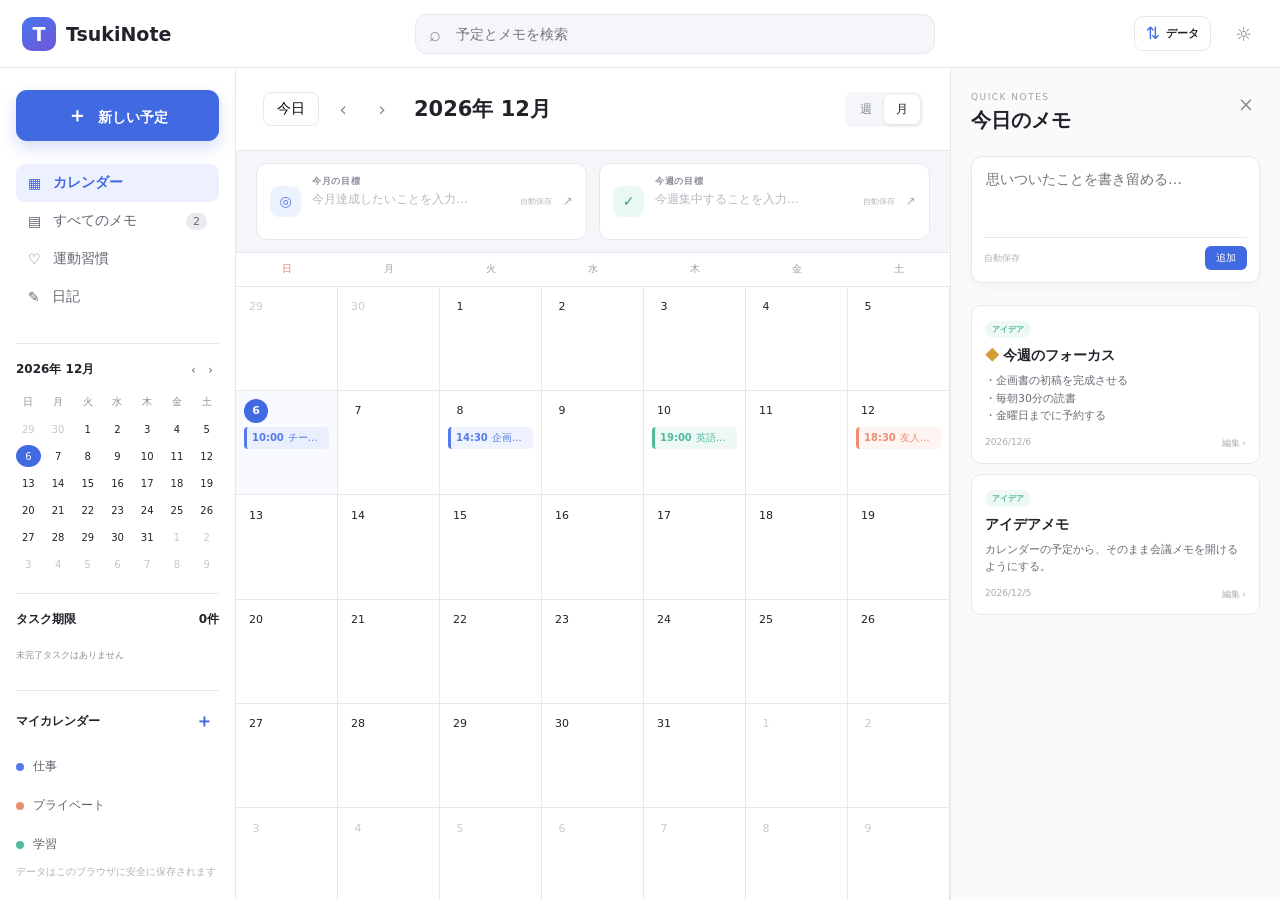
==== index.html @ ed0dd1c8 "Add files via upload" ====
<!doctype html>
<html lang="ja">
<head>
  <meta charset="UTF-8" />
  <meta name="viewport" content="width=device-width, initial-scale=1.0" />
  <meta name="theme-color" content="#f7f8fc" />
  <title>TsukiNote — カレンダーとメモ</title>
  <link rel="stylesheet" href="styles.css" />
  <link rel="stylesheet" href="features.css" />
  <link rel="stylesheet" href="diary-actions.css" />
</head>
<body>
  <div class="app-shell">
    <header class="topbar">
      <div class="brand"><span class="brand-mark">T</span><span>TsukiNote</span></div>
      <div class="search-wrap">
        <span class="search-icon">⌕</span>
        <input id="searchInput" type="search" placeholder="予定とメモを検索" />
      </div>
      <button class="backup-menu-button" id="backupButton" type="button" title="データの書き出し・読み込み"><span>⇅</span><b>データ</b></button>
      <button class="icon-button" id="themeButton" title="表示テーマ">☼</button>
    </header>

    <aside class="sidebar">
      <button class="create-button" id="newEventButton"><span>＋</span> 新しい予定</button>
      <nav>
        <button class="nav-item active" data-view="calendar"><span>▦</span> カレンダー</button>
        <button class="nav-item" data-view="notes"><span>▤</span> すべてのメモ <em id="noteCount">0</em></button>
        <button class="nav-item" data-view="exercise"><span>♡</span> 運動習慣</button>
        <button class="nav-item" data-view="diary"><span>✎</span> 日記</button>
      </nav>
      <section class="mini-section">
        <div class="section-heading"><span id="miniMonthLabel"></span><div><button id="miniPrev">‹</button><button id="miniNext">›</button></div></div>
        <div id="miniCalendar" class="mini-calendar"></div>
      </section>
      <section class="sidebar-tasks"><div class="section-heading"><span>タスク期限</span><span id="openTaskCount">0件</span></div><div id="sidebarTaskList"></div></section>
      <section class="calendar-list">
        <div class="section-heading"><span>マイカレンダー</span><button id="addCalendar" title="カレンダーを追加">＋</button></div>
        <div id="calendarListItems"></div>
      </section>
      <div class="storage-note">データはこのブラウザに安全に保存されます</div>
    </aside>

    <main class="main">
      <section id="calendarView" class="view active-view">
        <div class="calendar-toolbar">
          <div class="month-title"><button class="today-button" id="todayButton">今日</button><button class="round" id="prevMonth">‹</button><button class="round" id="nextMonth">›</button><h1 id="monthLabel"></h1></div>
          <div class="view-switch"><button id="weekViewButton">週</button><button id="monthViewButton" class="selected">月</button></div>
        </div>
        <section class="goals-bar">
          <div class="goal-box monthly-goal"><div class="goal-icon">◎</div><div><label for="monthlyGoal">今月の目標</label><textarea id="monthlyGoal" rows="2" placeholder="今月達成したいことを入力…"></textarea></div><span class="save-state">自動保存</span></div>
          <div class="goal-box weekly-goal"><div class="goal-icon">✓</div><div><label for="weeklyGoal">今週の目標</label><textarea id="weeklyGoal" rows="2" placeholder="今週集中することを入力…"></textarea></div><span class="save-state">自動保存</span></div>
        </section>
        <div class="weekday-row"><span>日</span><span>月</span><span>火</span><span>水</span><span>木</span><span>金</span><span>土</span></div>
        <div id="calendarGrid" class="calendar-grid"></div>
      </section>

      <section id="notesView" class="view notes-page">
        <div class="notes-header"><div><p>YOUR NOTEBOOK</p><h1>すべてのメモ</h1></div><button class="create-button" id="newNoteButton">＋ 新しいメモ</button></div>
        <div class="notebook-tabs" id="notebookTabs"></div>
        <div id="notesGrid" class="notes-grid"></div>
      </section>

      <section id="exerciseView" class="view exercise-page">
        <div class="exercise-header"><div><p>WEEKLY TRAINING</p><h1>一週間の運動メニュー</h1><span id="exerciseWeekLabel"></span></div><button class="create-button" id="addExerciseButton">＋ 種目を追加</button></div>
        <div class="exercise-summary"><div><span>今週の合計</span><strong id="weeklyExerciseTotal">0</strong><small>回</small></div><div><span>運動した日</span><strong id="activeExerciseDays">0</strong><small>/ 7日</small></div><div><span>達成セル</span><strong id="completedExerciseCells">0</strong><small>件</small></div></div>
        <div class="exercise-table-wrap"><table class="exercise-table"><thead id="exerciseTableHead"></thead><tbody id="exerciseTableBody"></tbody></table></div>
        <p class="exercise-reset-note">週が変わると、新しい週はすべて0回から始まります。過去の記録はブラウザ内に保存されます。</p>
      </section>

      <section id="diaryView" class="view diary-page">
        <div class="diary-header"><div><p>MY JOURNAL</p><h1>日々の記録</h1></div><div class="diary-streak"><span>記録した日</span><strong id="diaryCount">0</strong><small>日</small></div></div>
        <div class="diary-layout">
          <article class="diary-editor">
            <div class="diary-date-row"><label>日付<input id="diaryDate" type="date" /></label><span id="diarySaveStatus">保存済み</span></div>
            <div class="mood-picker"><span>今日の気分</span><div><button data-mood="最高" title="最高">😄</button><button data-mood="良い" title="良い">🙂</button><button data-mood="普通" title="普通">😐</button><button data-mood="疲れた" title="疲れた">😮‍💨</button><button data-mood="つらい" title="つらい">😔</button></div></div>
            <input id="diaryTitle" class="diary-title-input" placeholder="今日をひとことで表すなら…" />
            <textarea id="diaryBody" class="diary-body-input" placeholder="今日あったこと、感じたこと、覚えておきたいことを書きましょう…"></textarea>
            <div class="diary-actions"><button class="danger" id="deleteDiary">この日の日記を削除</button><span></span><span id="diaryWordCount">0文字</span><button class="primary" id="saveDiary">日記を保存</button></div>
          </article>
          <aside class="diary-history"><div class="diary-history-head"><div><p>PAST ENTRIES</p><h2>過去の日記</h2></div><input id="diarySearch" type="search" placeholder="日記を検索" /></div><div id="diaryHistoryList"></div></aside>
        </div>
      </section>
    </main>

    <aside class="note-panel" id="notePanel">
      <div class="panel-header"><div><p>QUICK NOTES</p><h2>今日のメモ</h2></div><button class="icon-button" id="closePanel">×</button></div>
      <div class="quick-compose">
        <textarea id="quickNoteInput" placeholder="思いついたことを書き留める…"></textarea>
        <div><span>自動保存</span><button id="addQuickNote">追加</button></div>
      </div>
      <div id="quickNotesList" class="quick-notes-list"></div>
    </aside>
  </div>

  <dialog id="eventDialog">
    <form id="eventForm" method="dialog">
      <div class="dialog-head"><div><p>CALENDAR EVENT</p><h2 id="eventDialogTitle">新しい予定</h2></div><button type="button" class="icon-button close-dialog">×</button></div>
      <input type="hidden" id="eventId" />
      <div class="item-type-switch"><button type="button" class="selected" data-item-type="event">予定</button><button type="button" data-item-type="task">タスク</button></div>
      <label>タイトル<input id="eventTitle" required placeholder="予定のタイトル" /></label>
      <div class="form-row"><label>開始日<input id="eventDate" type="date" required /></label><label>終了日<input id="eventEndDate" type="date" required /></label></div>
      <div class="time-row" id="scheduleOptions"><label class="check-label"><input id="eventAllDay" type="checkbox" /> 終日</label><div class="time-range" id="eventTimeLabel"><label>開始時刻（任意）<input id="eventTime" type="time" /></label><span>–</span><label>終了時刻（任意）<input id="eventEndTime" type="time" /></label></div></div>
      <label class="task-due-time hidden" id="taskDueTimeLabel">締切時刻<input id="taskDueTime" type="time" value="23:59" /></label>
      <label class="check-label task-complete hidden" id="taskCompleteLabel"><input id="taskCompleted" type="checkbox" /> このタスクを完了にする</label>
      <section class="reminder-options" id="reminderOptions"><strong>通知</strong><label class="check-label"><input id="remind30" type="checkbox" /> 30分前</label><label class="check-label"><input id="remindHour" type="checkbox" /> 1時間前</label><label class="check-label"><input id="remindDay" type="checkbox" /> 1日前</label><span id="notificationStatus"></span></section>
      <label>カレンダー<select id="eventCategory"></select></label>
      <label>メモ<textarea id="eventMemo" rows="4" placeholder="資料、場所、覚えておきたいこと…"></textarea></label>
      <div class="dialog-actions"><button type="button" class="danger" id="deleteEvent">削除</button><span></span><button type="button" class="secondary close-dialog">キャンセル</button><button type="submit" class="primary">保存</button></div>
    </form>
  </dialog>

  <dialog id="noteDialog">
    <form id="noteForm" method="dialog">
      <div class="dialog-head"><div><p>NOTE</p><h2>メモを編集</h2></div><button type="button" class="icon-button close-note-dialog">×</button></div>
      <input type="hidden" id="noteId" />
      <label>タイトル<input id="noteTitle" required placeholder="メモのタイトル" /></label>
      <label>ノートブック<select id="noteNotebook"></select></label>
      <label>内容<textarea id="noteBody" rows="9" placeholder="自由に書いてください…"></textarea></label>
      <label class="pin-label"><input id="notePinned" type="checkbox" /> ピン留めする</label>
      <div class="dialog-actions"><button type="button" class="danger" id="deleteNote">削除</button><span></span><button type="button" class="secondary close-note-dialog">キャンセル</button><button type="submit" class="primary">保存</button></div>
    </form>
  </dialog>

  <dialog id="goalDialog" class="goal-dialog">
    <form id="goalForm" method="dialog">
      <div class="dialog-head"><div><p>GOAL</p><h2 id="goalDialogTitle">目標を編集</h2></div><button type="button" class="icon-button" id="closeGoalDialog">×</button></div>
      <input type="hidden" id="goalType" />
      <label>目標<textarea id="goalText" rows="10" placeholder="達成したいことや具体的な行動を書きましょう…"></textarea></label>
      <div class="goal-hint">改行して、複数の目標や行動をまとめて記録できます。</div>
      <div class="dialog-actions"><span></span><button type="button" class="secondary" id="cancelGoalDialog">キャンセル</button><button type="submit" class="primary">保存</button></div>
    </form>
  </dialog>

  <dialog id="collectionDialog" class="collection-dialog">
    <form id="collectionForm" method="dialog">
      <div class="dialog-head"><div><p>NEW COLLECTION</p><h2 id="collectionDialogTitle">新しく追加</h2></div><button type="button" class="icon-button" id="closeCollectionDialog">×</button></div>
      <input type="hidden" id="collectionType" />
      <label>名前<input id="collectionName" required maxlength="24" placeholder="名前を入力" /></label>
      <label>色<div class="collection-color-field"><input id="collectionColor" type="color" value="#557bea" /><span id="collectionColorPreview">選んだ色が予定やメモに反映されます</span></div></label>
      <p class="form-error" id="collectionError"></p>
      <div class="dialog-actions"><span></span><button type="button" class="secondary" id="cancelCollectionDialog">キャンセル</button><button type="submit" class="primary">追加</button></div>
    </form>
  </dialog>

  <dialog id="dayAgendaDialog" class="day-agenda-dialog">
    <div class="day-agenda-wrap">
      <div class="dialog-head"><div><p>DAY AGENDA</p><h2 id="dayAgendaTitle">今日の予定</h2></div><button type="button" class="icon-button" id="closeDayAgenda">×</button></div>
      <div id="dayAgendaList" class="day-agenda-list"></div>
      <div class="agenda-actions"><button class="diary-jump-button hidden" id="agendaOpenDiary">✎ この日の日記を読む</button><button class="create-button agenda-create" id="agendaNewItem">＋ この日に追加</button></div>
    </div>
  </dialog>

  <dialog id="exerciseDialog" class="collection-dialog">
    <form id="exerciseForm" method="dialog">
      <div class="dialog-head"><div><p>NEW EXERCISE</p><h2>運動種目を追加</h2></div><button type="button" class="icon-button" id="closeExerciseDialog">×</button></div>
      <label>種目名<input id="exerciseName" required maxlength="20" placeholder="例：腹筋、ランジ、縄跳び" /></label>
      <p class="form-error" id="exerciseError"></p>
      <div class="dialog-actions"><span></span><button type="button" class="secondary" id="cancelExerciseDialog">キャンセル</button><button type="submit" class="primary">追加</button></div>
    </form>
  </dialog>

  <dialog id="backupDialog" class="backup-dialog">
    <div class="backup-dialog-wrap">
      <div class="dialog-head"><div><p>DATA BACKUP</p><h2>データの管理</h2></div><button type="button" class="icon-button" id="closeBackupDialog">×</button></div>
      <p class="backup-description">予定、メモ、目標、運動記録、日記を1つのファイルに保存できます。別の端末では、そのファイルを読み込むとデータを復元できます。</p>
      <div class="backup-actions-list">
        <button type="button" id="exportData"><span>↓</span><strong>バックアップを書き出す</strong><small>現在のデータをJSONファイルとして保存</small></button>
        <button type="button" id="importData"><span>↑</span><strong>バックアップを読み込む</strong><small>保存したJSONファイルからデータを復元</small></button>
        <input id="importFile" type="file" accept="application/json,.json" hidden />
      </div>
      <p class="backup-status" id="backupStatus" aria-live="polite"></p>
      <div class="backup-dialog-footer"><button type="button" class="secondary" id="cancelBackupDialog">閉じる</button></div>
    </div>
  </dialog>

  <script src="app.js"></script>
</body>
</html>
---- styles.css ----
:root{--bg:#f5f6fa;--surface:#fff;--line:#e7e8ee;--text:#20232a;--muted:#8b8e98;--primary:#4169e1;--primary-soft:#edf1ff;--shadow:0 16px 40px rgba(30,35,60,.12);--sidebar:236px;--panel:330px}*{box-sizing:border-box}body{margin:0;font-family:Inter,"Noto Sans JP",system-ui,sans-serif;color:var(--text);background:var(--bg);font-size:14px}button,input,textarea,select{font:inherit}.app-shell{display:grid;grid-template-columns:var(--sidebar) minmax(620px,1fr) var(--panel);grid-template-rows:68px calc(100vh - 68px);min-height:100vh}.topbar{grid-column:1/-1;display:flex;align-items:center;gap:18px;padding:0 22px;background:var(--surface);border-bottom:1px solid var(--line);z-index:3}.brand{display:flex;align-items:center;gap:10px;width:195px;font-size:19px;font-weight:750}.brand-mark{display:grid;place-items:center;width:34px;height:34px;border-radius:10px;color:#fff;background:linear-gradient(145deg,#4776ed,#7256d9)}.search-wrap{margin:auto;max-width:520px;width:46%;position:relative}.search-wrap input{width:100%;border:1px solid var(--line);background:var(--bg);border-radius:12px;padding:11px 60px 11px 40px;outline:none}.search-wrap input:focus{border-color:#9db0ed;box-shadow:0 0 0 3px var(--primary-soft)}.search-icon{position:absolute;left:14px;top:7px;font-size:23px;color:var(--muted)}kbd{position:absolute;right:10px;top:9px;color:var(--muted);font-size:11px;background:#fff;border:1px solid var(--line);padding:3px 6px;border-radius:5px}.icon-button,.round{border:0;background:transparent;color:var(--muted);cursor:pointer;font-size:19px}.avatar{border:0;width:34px;height:34px;border-radius:50%;color:#fff;background:#272b34}.sidebar{grid-row:2;padding:22px 16px;background:var(--surface);border-right:1px solid var(--line);display:flex;flex-direction:column;overflow:auto}.create-button{border:0;border-radius:11px;background:var(--primary);color:white;font-weight:650;padding:12px 17px;cursor:pointer;box-shadow:0 7px 16px rgba(65,105,225,.22)}.create-button span{font-size:20px;margin-right:6px}.sidebar nav{margin:23px 0}.nav-item{width:100%;display:flex;align-items:center;gap:12px;border:0;border-radius:9px;background:transparent;padding:10px 12px;color:#626671;text-align:left;cursor:pointer}.nav-item.active{background:var(--primary-soft);color:var(--primary);font-weight:650}.nav-item em{margin-left:auto;font-style:normal;font-size:11px;background:#e8eaf0;color:#686b75;padding:2px 7px;border-radius:12px}.mini-section,.calendar-list{border-top:1px solid var(--line);padding-top:17px;margin-top:4px}.section-heading{display:flex;align-items:center;justify-content:space-between;font-size:12px;font-weight:700;margin-bottom:13px}.section-heading button{border:0;background:transparent;cursor:pointer;color:var(--muted)}.mini-calendar{display:grid;grid-template-columns:repeat(7,1fr);text-align:center;gap:5px;font-size:10px}.mini-calendar span{height:22px;display:grid;place-items:center;border-radius:50%}.mini-calendar .mini-weekday{color:var(--muted)}.mini-calendar .selected{background:var(--primary);color:#fff}.mini-calendar .dim{color:#c5c6cc}.calendar-list{margin-top:20px}.calendar-list label{display:flex;align-items:center;gap:9px;margin:11px 0;color:#5f626c;font-size:12px}.calendar-list input{display:none}.calendar-list input:not(:checked)+.dot{background:#ccc}.dot{width:8px;height:8px;border-radius:50%}.blue{background:#557bea}.coral{background:#ed8e74}.mint{background:#51b99e}.storage-note{margin-top:auto;font-size:10px;color:#b0b2b9;line-height:1.5}.main{grid-row:2;overflow:auto;background:var(--surface)}.view{display:none}.active-view{display:block}.calendar-toolbar{height:83px;padding:0 27px;display:flex;align-items:center;justify-content:space-between;border-bottom:1px solid var(--line)}.month-title{display:flex;align-items:center;gap:9px}.month-title h1{font-size:21px;margin-left:8px}.today-button{border:1px solid var(--line);background:#fff;border-radius:8px;padding:7px 13px;cursor:pointer}.round{width:30px;height:30px;border-radius:50%}.round:hover{background:var(--bg)}.view-switch{display:flex;background:var(--bg);padding:3px;border-radius:8px}.view-switch button{border:0;padding:6px 12px;background:transparent;color:var(--muted);font-size:12px}.view-switch .selected{background:#fff;color:var(--text);border-radius:6px;box-shadow:0 1px 4px #ddd}.weekday-row{display:grid;grid-template-columns:repeat(7,1fr);height:34px;border-bottom:1px solid var(--line);color:#9b9da5;font-size:10px;text-align:center;align-items:center}.weekday-row span:first-child{color:#df7a73}.calendar-grid{display:grid;grid-template-columns:repeat(7,1fr);grid-template-rows:repeat(6,minmax(92px,1fr));height:calc(100vh - 185px)}.day-cell{position:relative;border-right:1px solid var(--line);border-bottom:1px solid var(--line);padding:8px;min-width:0;cursor:pointer}.day-cell:hover{background:#fafbfe}.day-number{display:grid;place-items:center;width:24px;height:24px;font-size:11px}.other-month .day-number{color:#c8c9ce}.today-cell{background:#f9faff}.today-cell .day-number{background:var(--primary);color:#fff;border-radius:50%;font-weight:700}.event-chip{display:block;border:0;border-left:3px solid;border-radius:4px;padding:4px 5px;margin-top:4px;width:100%;font-size:10px;white-space:nowrap;overflow:hidden;text-overflow:ellipsis;text-align:left;cursor:pointer}.event-chip time{font-weight:700;margin-right:4px}.event-chip.仕事{background:#edf2ff;border-color:#557bea;color:#3657b2}.event-chip.プライベート{background:#fff1ed;border-color:#ed8e74;color:#ad5f4b}.event-chip.学習{background:#eaf8f4;border-color:#51b99e;color:#2e816c}.more-events{font-size:9px;color:var(--muted);padding:3px}.note-panel{grid-row:2;background:#fafafa;border-left:1px solid var(--line);padding:24px 20px;overflow:auto}.panel-header,.dialog-head{display:flex;justify-content:space-between;align-items:flex-start}.panel-header p,.dialog-head p,.notes-header p{font-size:9px;letter-spacing:1.5px;color:#a0a2aa;margin:0 0 5px}.panel-header h2,.dialog-head h2{font-family:Georgia,serif;font-size:20px;margin:0}.quick-compose{background:#fff;border:1px solid var(--line);border-radius:11px;padding:12px;margin:22px 0;box-shadow:0 3px 10px rgba(40,40,60,.04)}.quick-compose textarea{width:100%;resize:none;border:0;outline:0;min-height:65px}.quick-compose>div{display:flex;align-items:center;justify-content:space-between;border-top:1px solid var(--line);padding-top:8px}.quick-compose span{font-size:9px;color:#b0b2b9}.quick-compose button{border:0;background:var(--primary);color:white;border-radius:6px;padding:5px 11px;font-size:10px;cursor:pointer}.note-card{background:#fff;border:1px solid var(--line);border-radius:10px;padding:13px;margin-bottom:10px;cursor:pointer;transition:.2s}.note-card:hover{transform:translateY(-1px);box-shadow:0 5px 14px rgba(30,35,60,.06)}.note-card h3{font-family:Georgia,serif;font-size:14px;margin:0 0 7px}.note-card p{font-size:11px;color:#686b73;line-height:1.6;margin:0;white-space:pre-wrap}.note-meta{display:flex;justify-content:space-between;color:#aaa;font-size:9px;margin-top:12px}.pin{color:#d39d35}.notes-page{padding:34px;min-height:100%}.notes-header{display:flex;justify-content:space-between;align-items:center;margin-bottom:30px}.notes-header h1{font-family:Georgia,serif;font-size:30px;margin:0}.notes-grid{columns:3 220px;column-gap:14px}.notes-grid .note-card{break-inside:avoid;padding:18px;margin-bottom:14px}.empty{color:var(--muted);text-align:center;padding:60px 20px;column-span:all}dialog{border:0;border-radius:16px;padding:0;width:min(520px,calc(100% - 32px));box-shadow:var(--shadow);background:#fff}dialog::backdrop{background:rgba(29,33,44,.38);backdrop-filter:blur(3px)}dialog form{padding:24px}.dialog-head{margin-bottom:20px}.dialog-head .icon-button{font-size:24px}.dialog-head h2{font-size:24px}dialog label{display:flex;flex-direction:column;gap:7px;font-size:11px;color:#777a84;margin:14px 0}dialog input,dialog textarea,dialog select{border:1px solid var(--line);border-radius:8px;padding:10px 11px;outline:0;color:var(--text);background:#fff}dialog input:focus,dialog textarea:focus,dialog select:focus{border-color:#9db0ed;box-shadow:0 0 0 3px var(--primary-soft)}.form-row{display:grid;grid-template-columns:1fr 1fr;gap:12px}.dialog-actions{display:flex;align-items:center;gap:8px;margin-top:20px}.dialog-actions span{flex:1}.dialog-actions button{border:0;border-radius:8px;padding:9px 14px;cursor:pointer}.primary{background:var(--primary);color:#fff}.secondary{background:var(--bg)}.danger{color:#d65353;background:#fff}.pin-label{flex-direction:row;align-items:center}body.dark{--bg:#181a20;--surface:#20232a;--line:#343740;--text:#eef0f5;--muted:#9da1ad;--primary-soft:#293451}.dark .main,.dark .today-button,.dark .view-switch .selected,.dark .quick-compose,.dark .note-card,.dark dialog,.dark dialog input,.dark dialog textarea,.dark dialog select{background:var(--surface);color:var(--text)}.dark .note-panel{background:#1c1f25}.dark kbd{background:#2a2d35}.dark .danger{background:transparent}.hidden{display:none!important}@media(max-width:1100px){.app-shell{grid-template-columns:210px 1fr}.note-panel{display:none}.topbar{grid-column:1/-1}}@media(max-width:760px){.app-shell{display:block}.topbar{height:62px;position:sticky;top:0}.brand{width:auto}.brand>span:last-child,.search-wrap kbd,.topbar .icon-button{display:none}.search-wrap{width:auto;flex:1}.sidebar{display:none}.main{height:calc(100vh - 62px)}.calendar-toolbar{padding:0 12px}.month-title h1{font-size:17px}.calendar-grid{height:calc(100vh - 179px)}.day-cell{padding:3px}.event-chip{font-size:0;height:6px;padding:0;border-left:0}.weekday-row{height:32px}.notes-page{padding:20px}.note-panel{display:none}}
---- features.css ----
.time-row{display:flex;align-items:center;gap:22px}.time-row>label{margin:5px 0}.time-row #eventTimeLabel{flex:1}.check-label{flex-direction:row;align-items:center;white-space:nowrap;color:var(--text)}.check-label input{accent-color:var(--primary)}.task-editor{border-top:1px solid var(--line);padding-top:14px;margin-top:16px}.task-title{display:flex;justify-content:space-between;align-items:center;font-size:12px}.task-title span{color:var(--muted);font-size:10px}.task-add{display:flex;gap:7px;margin:10px 0}.task-add input{flex:1}.task-add button{border:0;border-radius:8px;width:38px;background:var(--primary-soft);color:var(--primary);font-size:18px;cursor:pointer}.task-row{display:flex;align-items:center;gap:9px;padding:7px 2px;border-bottom:1px solid var(--line)}.task-row input{accent-color:var(--primary)}.task-row span{flex:1;font-size:12px}.task-row.done span{text-decoration:line-through;color:var(--muted)}.task-row button{border:0;background:transparent;color:#bbb;cursor:pointer}
.item-type-switch{display:grid;grid-template-columns:1fr 1fr;background:var(--bg);padding:4px;border-radius:10px;margin:16px 0}.item-type-switch button{border:0;background:transparent;padding:9px;border-radius:7px;color:var(--muted);cursor:pointer}.item-type-switch button.selected{background:var(--surface);color:var(--primary);font-weight:700;box-shadow:0 2px 7px rgba(30,35,60,.1)}.task-complete{margin:12px 0!important}.task-chip{border-left-style:dashed}.event-chip.completed{text-decoration:line-through;opacity:.6}
.goals-bar{display:grid;grid-template-columns:1fr 1fr;gap:12px;padding:12px 20px;background:var(--bg);border-bottom:1px solid var(--line)}.goal-box{display:flex;align-items:center;gap:11px;padding:11px 13px;background:var(--surface);border:1px solid var(--line);border-radius:11px;min-width:0}.goal-box>div:nth-child(2){flex:1;min-width:0}.goal-icon{display:grid;place-items:center;width:31px;height:31px;border-radius:9px;background:#edf2ff;color:#557bea;font-weight:800}.weekly-goal .goal-icon{background:#eaf8f4;color:#3b9a82}.goal-box label{display:block;font-size:9px;font-weight:800;letter-spacing:.7px;color:var(--muted);margin-bottom:3px}.goal-box input{width:100%;border:0;outline:0;background:transparent;color:var(--text);font-size:12px;padding:0}.goal-box input::placeholder{color:#b7b9c1}.save-state{font-size:8px;color:#b5b7be;white-space:nowrap}.calendar-grid{height:calc(100vh - 274px)}@media(max-width:760px){.goals-bar{grid-template-columns:1fr;padding:8px}.weekly-goal{display:none}.save-state{display:none}.calendar-grid{height:calc(100vh - 246px)}}
.goal-box{cursor:pointer;transition:transform .18s,box-shadow .18s,border-color .18s}.goal-box:hover{transform:translateY(-1px);border-color:#bdc8ea;box-shadow:0 5px 15px rgba(35,45,80,.08)}.goal-box:after{content:'↗';font-size:12px;color:#a9acb6}.goal-box input{cursor:text}.goal-dialog{width:min(680px,calc(100% - 32px))}.goal-dialog textarea{font-size:16px;line-height:1.8;min-height:260px;resize:vertical}.goal-hint{font-size:10px;color:var(--muted);padding:2px 1px}
.notebook-tabs{display:flex;gap:6px;border-bottom:1px solid var(--line);margin:-10px 0 24px;overflow-x:auto}.notebook-tabs button{border:0;border-bottom:2px solid transparent;background:transparent;color:var(--muted);padding:11px 15px;white-space:nowrap;cursor:pointer}.notebook-tabs button.selected{color:var(--primary);border-bottom-color:var(--primary);font-weight:700}.notebook-tabs span{font-size:10px;margin-right:7px}.notebook-tabs button:nth-child(2) span{color:#557bea}.notebook-tabs button:nth-child(3) span{color:#ed8e74}.notebook-tabs button:nth-child(4) span{color:#51b99e}.notebook-badge{display:inline-block;font-size:8px;font-weight:700;padding:3px 7px;border-radius:10px;margin-bottom:9px;background:#eef0f5;color:#737782}.notebook-badge.仕事{background:#edf2ff;color:#5570bd}.notebook-badge.プライベート{background:#fff1ed;color:#bb6b55}.notebook-badge.アイデア{background:#eaf8f4;color:#37836f}
.collection-row{display:flex;align-items:center}.collection-row label{flex:1;min-width:0}.collection-row label span{overflow:hidden;text-overflow:ellipsis;white-space:nowrap}.collection-row>button{opacity:0;border:0;background:transparent;color:#b5b7be;cursor:pointer}.collection-row:hover>button{opacity:1}.calendar-list .section-heading button{font-size:18px;color:var(--primary)}.notebook-tabs button{display:flex;align-items:center}.notebook-tabs button i{font-style:normal;margin-left:8px;color:#b3b5bd;opacity:0}.notebook-tabs button:hover i{opacity:1}.notebook-tabs .add-tab{font-size:18px;color:var(--primary);padding-left:12px;padding-right:12px}
.collection-dialog{width:min(440px,calc(100% - 32px))}.form-error{min-height:18px;margin:0;color:#d65353;font-size:11px}
.reminder-options{display:flex;align-items:center;gap:15px;padding:10px 0;border-top:1px solid var(--line);border-bottom:1px solid var(--line);margin:12px 0}.reminder-options strong{font-size:11px}.reminder-options label{margin:0}.reminder-options span{margin-left:auto;font-size:9px;color:var(--muted)}
.time-range{display:grid;grid-template-columns:1fr auto 1fr;align-items:end;gap:8px;flex:1}.time-range label{margin:5px 0}.time-range>span{padding-bottom:11px;color:var(--muted)}
.sidebar-tasks{border-top:1px solid var(--line);padding-top:17px;margin-top:18px}.sidebar-task{display:flex;flex-direction:column;gap:3px;width:100%;border:0;border-left:3px solid var(--primary);background:var(--primary-soft);border-radius:6px;padding:7px 8px;margin:6px 0;text-align:left;color:var(--text);cursor:pointer}.sidebar-task span{font-size:10px;white-space:nowrap;overflow:hidden;text-overflow:ellipsis}.sidebar-task small{font-size:8px;color:var(--primary)}.sidebar-task.overdue{border-color:#d65353;background:#fff0f0}.sidebar-task.overdue small{color:#d65353}.sidebar-task-empty{font-size:9px;color:var(--muted);padding:8px 0}.task-due-time{margin:10px 0!important}
.collection-color-field{display:flex;align-items:center;gap:12px;border:1px solid var(--line);border-radius:9px;padding:9px 11px}.collection-color-field input{width:34px;height:34px;border:0;padding:0;background:transparent;cursor:pointer}.collection-color-field input::-webkit-color-swatch{border:0;border-radius:8px}.collection-color-field input::-webkit-color-swatch-wrapper{padding:0}.collection-color-field span{color:var(--muted);font-size:10px}.event-chip.task-chip.completed{height:17px;min-height:17px;padding:1px 5px!important;border-color:#aeb1b8!important;background:#eef0f2!important;color:#888c94!important;opacity:.72;font-size:9px;line-height:13px}.agenda-item.completed{padding-top:6px;padding-bottom:6px;background:#f0f1f3!important;border-color:#aaa!important;color:#888!important}.agenda-item.completed .agenda-content small{display:none}
.sidebar-task:not(.overdue){border-left-color:var(--task-color);background:var(--task-bg)}.sidebar-task:not(.overdue) small{color:var(--task-color)}.sidebar-task span i{display:inline-block;width:6px;height:6px;border-radius:50%;margin-right:6px;vertical-align:1px}
.exercise-page{padding:34px;min-height:100%;background:var(--bg)}.exercise-header{display:flex;align-items:center;justify-content:space-between;margin-bottom:24px}.exercise-header p{font-size:9px;letter-spacing:1.5px;color:var(--muted);margin:0 0 5px}.exercise-header h1{font-family:Georgia,serif;font-size:29px;margin:0 0 5px}.exercise-header>div>span{font-size:11px;color:var(--muted)}.exercise-summary{display:grid;grid-template-columns:repeat(3,1fr);gap:12px;margin-bottom:20px}.exercise-summary>div{background:var(--surface);border:1px solid var(--line);border-radius:12px;padding:15px 18px}.exercise-summary span{display:block;color:var(--muted);font-size:10px;margin-bottom:6px}.exercise-summary strong{font-family:Georgia,serif;font-size:27px}.exercise-summary small{color:var(--muted);margin-left:4px}.exercise-table-wrap{overflow:auto;background:var(--surface);border:1px solid var(--line);border-radius:14px}.exercise-table{width:100%;border-collapse:collapse;min-width:760px}.exercise-table th,.exercise-table td{border-bottom:1px solid var(--line);padding:12px 8px;text-align:center}.exercise-table thead th{color:var(--muted);font-size:10px;font-weight:700;background:var(--bg)}.exercise-table thead th:first-child{text-align:left;padding-left:18px}.exercise-table thead small{display:block;font-size:9px;margin-top:3px}.exercise-table tbody th{text-align:left;font-size:12px;white-space:nowrap}.exercise-mark{display:inline-grid;place-items:center;width:22px;height:22px;background:var(--primary-soft);color:var(--primary);border-radius:7px;margin-right:8px;font-size:9px}.exercise-table input{width:56px;border:1px solid var(--line);border-radius:8px;padding:8px 4px;text-align:center;background:var(--bg);color:var(--text);outline:0}.exercise-table input:focus{border-color:var(--primary);box-shadow:0 0 0 3px var(--primary-soft)}.exercise-total{font-weight:800;color:var(--primary)}.exercise-total small{font-size:8px;margin-left:2px}.exercise-delete{border:0;background:transparent;color:#bbb;cursor:pointer}.exercise-today{background:var(--primary-soft)!important;color:var(--primary)!important}.exercise-reset-note{text-align:center;color:var(--muted);font-size:10px;margin-top:15px}@media(max-width:760px){.exercise-page{padding:18px}.exercise-header h1{font-size:22px}.exercise-summary{grid-template-columns:1fr 1fr}.exercise-summary>div:last-child{display:none}}
.goal-box textarea{width:100%;border:0;outline:0;background:transparent;color:var(--text);font-size:12px;padding:0;resize:none;line-height:1.4;cursor:text}.goal-box textarea::placeholder{color:#b7b9c1}.goal-box input{display:none}.calendar-grid.week-mode{grid-template-rows:1fr}.calendar-grid.week-mode .day-cell{min-height:360px}.color-picker,.tab-color-picker{appearance:none;-webkit-appearance:none;border:0;padding:0;background:transparent;cursor:pointer}.color-picker{width:20px;height:20px;opacity:.8}.tab-color-picker{width:16px;height:16px;margin-right:2px}.color-picker::-webkit-color-swatch,.tab-color-picker::-webkit-color-swatch{border:1px solid var(--line);border-radius:50%}.color-picker::-webkit-color-swatch-wrapper,.tab-color-picker::-webkit-color-swatch-wrapper{padding:1px}.dark .goal-box textarea{color:var(--text)}
.mini-calendar span[data-date]{cursor:pointer;transition:.15s}.mini-calendar span[data-date]:hover{background:var(--primary-soft);color:var(--primary)}.day-agenda-dialog{width:min(560px,calc(100% - 32px))}.day-agenda-wrap{padding:24px}.day-agenda-list{display:flex;flex-direction:column;gap:8px;margin:22px 0;max-height:55vh;overflow:auto}.agenda-item{display:flex;align-items:center;gap:12px;width:100%;border:1px solid var(--line);border-left:4px solid var(--agenda-color);border-radius:10px;background:var(--surface);color:var(--text);padding:12px;text-align:left;cursor:pointer}.agenda-item:hover{background:var(--bg)}.agenda-item.completed{opacity:.55}.agenda-item.completed strong{text-decoration:line-through}.agenda-time{width:48px;color:var(--agenda-color);font-size:11px;font-weight:700}.agenda-content{display:flex;flex:1;min-width:0;flex-direction:column;gap:4px}.agenda-content strong{font-size:13px}.agenda-content small{color:var(--muted);white-space:nowrap;overflow:hidden;text-overflow:ellipsis}.agenda-empty{text-align:center;color:var(--muted);padding:45px 10px}.agenda-create{width:100%}
.exercise-goal input{border-color:#c8b8e9!important;background:#f7f3ff!important;font-weight:700;color:#7757b3!important}.exercise-table tbody tr.exercise-achieved{background:#f2fbf7}.exercise-table tbody tr.exercise-achieved .exercise-total{color:#27926f}.exercise-table tbody tr.exercise-achieved .exercise-total:after{content:' ✓';font-size:10px}.dark .exercise-table tbody tr.exercise-achieved{background:#20352e}.dark .exercise-goal input{background:#2c2738!important;color:#c7b4f0!important}
.diary-page{padding:34px;min-height:100%;background:var(--bg)}.diary-header{display:flex;justify-content:space-between;align-items:center;margin-bottom:22px}.diary-header p,.diary-history-head p{font-size:9px;letter-spacing:1.5px;color:var(--muted);margin:0 0 5px}.diary-header h1{font-family:Georgia,serif;font-size:29px;margin:0}.diary-streak{background:var(--surface);border:1px solid var(--line);border-radius:12px;padding:10px 17px}.diary-streak span{font-size:9px;color:var(--muted);margin-right:10px}.diary-streak strong{font-family:Georgia,serif;font-size:24px}.diary-streak small{color:var(--muted);margin-left:3px}.diary-layout{display:grid;grid-template-columns:minmax(430px,1.5fr) minmax(260px,.8fr);gap:16px}.diary-editor,.diary-history{background:var(--surface);border:1px solid var(--line);border-radius:15px;padding:22px}.diary-date-row{display:flex;justify-content:space-between;align-items:flex-end;border-bottom:1px solid var(--line);padding-bottom:14px}.diary-date-row label{display:flex;flex-direction:column;gap:5px;font-size:9px;color:var(--muted)}.diary-date-row input{border:0;background:var(--bg);color:var(--text);border-radius:7px;padding:7px}.diary-date-row span{font-size:9px;color:#4ca88a}.mood-picker{display:flex;align-items:center;justify-content:space-between;margin:17px 0}.mood-picker>span{font-size:10px;color:var(--muted)}.mood-picker button{border:1px solid transparent;background:transparent;border-radius:9px;font-size:20px;padding:5px;cursor:pointer;filter:grayscale(.7);opacity:.6}.mood-picker button:hover,.mood-picker button.selected{background:var(--primary-soft);border-color:#c8d2f4;filter:none;opacity:1;transform:scale(1.08)}.diary-title-input{width:100%;border:0;border-bottom:1px solid var(--line);background:transparent;color:var(--text);font-family:Georgia,serif;font-size:23px;padding:12px 2px;outline:0}.diary-body-input{width:100%;min-height:310px;border:0;background:transparent;color:var(--text);font-size:14px;line-height:2;padding:16px 2px;resize:vertical;outline:0}.diary-actions{display:flex;align-items:center;gap:10px;border-top:1px solid var(--line);padding-top:14px}.diary-actions>span:first-of-type{flex:1}.diary-actions>span:last-of-type{font-size:9px;color:var(--muted)}.diary-actions button{border:0;border-radius:8px;padding:9px 13px;cursor:pointer}.diary-history{padding:18px;max-height:650px;overflow:auto}.diary-history-head{display:flex;align-items:center;justify-content:space-between;margin-bottom:14px}.diary-history-head h2{font-family:Georgia,serif;font-size:18px;margin:0}.diary-history-head input{width:115px;border:1px solid var(--line);border-radius:8px;padding:7px;background:var(--bg);color:var(--text);font-size:10px}.diary-history-item{display:flex;align-items:center;gap:10px;width:100%;border:0;border-top:1px solid var(--line);background:transparent;color:var(--text);padding:13px 2px;text-align:left;cursor:pointer}.diary-history-item:hover{background:var(--bg)}.diary-history-date{width:39px;text-align:center}.diary-history-date strong{display:block;font-family:Georgia,serif;font-size:20px}.diary-history-date small{font-size:8px;color:var(--muted)}.diary-history-content{display:flex;flex:1;min-width:0;flex-direction:column;gap:4px}.diary-history-content strong{font-size:11px}.diary-history-content small{font-size:9px;color:var(--muted);white-space:nowrap;overflow:hidden;text-overflow:ellipsis}.diary-history-mood{font-size:18px}.diary-empty{text-align:center;color:var(--muted);font-size:11px;line-height:1.8;padding:55px 10px}@media(max-width:900px){.diary-layout{grid-template-columns:1fr}.diary-history{max-height:340px}}@media(max-width:760px){.diary-page{padding:18px}.diary-header h1{font-size:23px}.diary-editor{padding:16px}.diary-body-input{min-height:240px}}
.backup-menu-button{display:flex;align-items:center;gap:6px;border:1px solid var(--line);border-radius:9px;background:var(--surface);color:var(--text);padding:8px 11px;cursor:pointer;white-space:nowrap}.backup-menu-button:hover{background:var(--bg)}.backup-menu-button span{color:var(--primary);font-size:17px;line-height:1}.backup-menu-button b{font-size:11px}.backup-dialog{width:min(520px,calc(100% - 32px))}.backup-dialog-wrap{padding:24px}.backup-description{color:var(--muted);font-size:11px;line-height:1.8;margin:18px 0}.backup-actions-list{display:grid;gap:10px}.backup-actions-list button{display:grid;grid-template-columns:42px 1fr;grid-template-rows:auto auto;column-gap:12px;width:100%;border:1px solid var(--line);border-radius:11px;background:var(--surface);color:var(--text);padding:13px;text-align:left;cursor:pointer}.backup-actions-list button:hover{border-color:#aebdea;background:var(--primary-soft)}.backup-actions-list button>span{grid-row:1/3;display:grid;place-items:center;width:42px;height:42px;border-radius:10px;background:var(--primary-soft);color:var(--primary);font-size:22px}.backup-actions-list strong{align-self:end;font-size:13px}.backup-actions-list small{align-self:start;color:var(--muted);font-size:9px;margin-top:3px}.backup-status{min-height:20px;color:var(--primary);font-size:10px;line-height:1.5;margin:13px 0 0}.backup-dialog-footer{display:flex;justify-content:flex-end;margin-top:8px}.backup-dialog-footer button{border:0;border-radius:8px;padding:9px 14px;cursor:pointer}@media(max-width:760px){.backup-menu-button{width:36px;height:36px;justify-content:center;padding:0}.backup-menu-button b{display:none}}
---- diary-actions.css ----
.agenda-actions{display:flex;gap:9px}.agenda-actions .agenda-create{flex:1}.diary-jump-button{border:1px solid #c8b8e9;border-radius:10px;background:#f6f1ff;color:#7757b3;font-weight:700;padding:10px 14px;cursor:pointer}.diary-jump-button:hover{background:#eee5ff}.dark .diary-jump-button{background:#2c2738;color:#c7b4f0;border-color:#574a70}@media(max-width:560px){.agenda-actions{flex-direction:column}}
.search-icon{top:50%!important;transform:translateY(-50%);line-height:1;font-size:20px!important;display:flex;align-items:center}.search-wrap input{padding-right:14px!important}
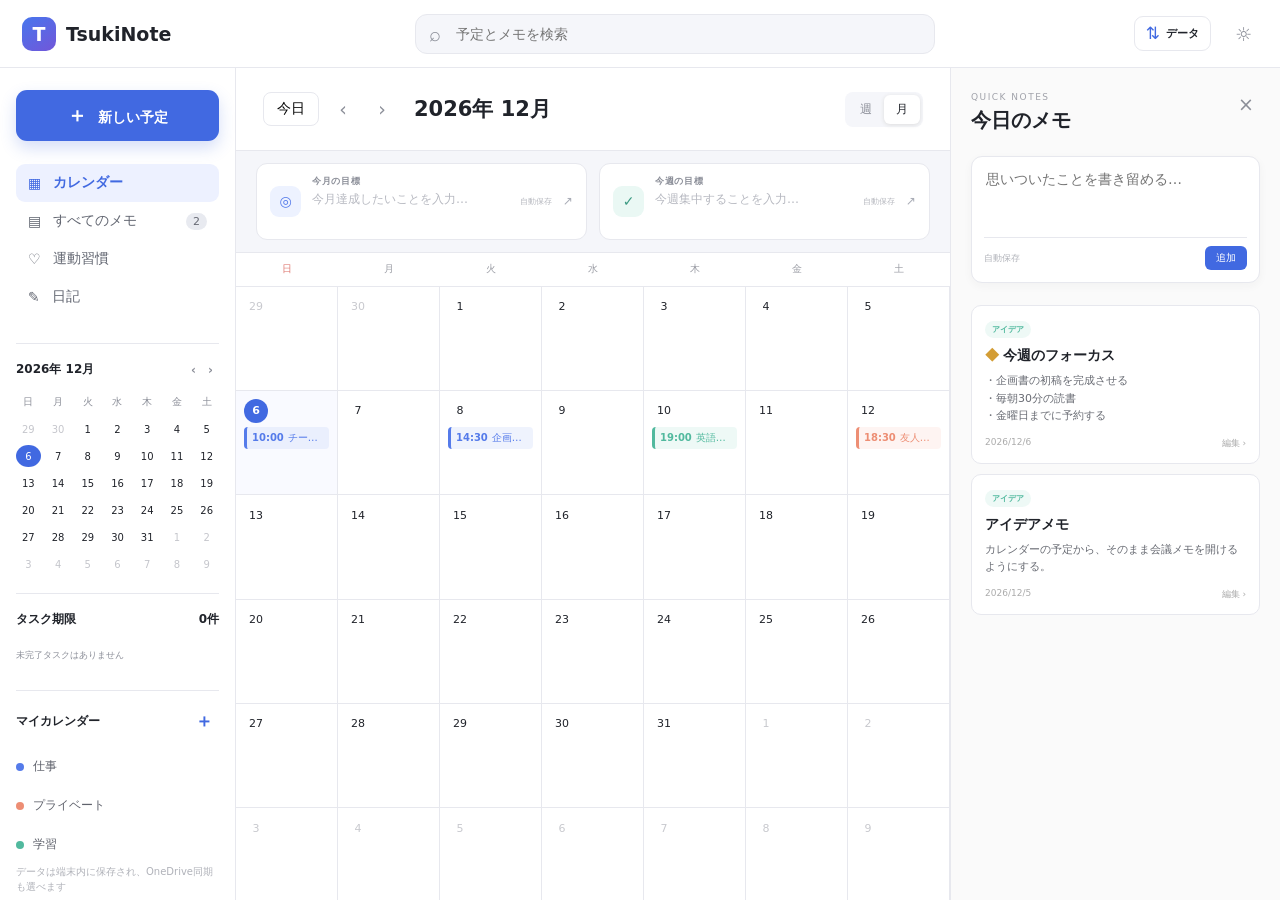
==== commit 6a6c5c10: "Add files via upload" ====
--- a/index.html
+++ b/index.html
@@ -2,7 +2,7 @@
 <html lang="ja">
 <head>
   <meta charset="UTF-8" />
-  <meta name="viewport" content="width=device-width, initial-scale=1.0" />
+  <meta name="viewport" content="width=device-width, initial-scale=1.0, viewport-fit=cover" />
   <meta name="theme-color" content="#f7f8fc" />
   <title>TsukiNote — カレンダーとメモ</title>
   <link rel="stylesheet" href="styles.css" />
@@ -12,6 +12,7 @@
 <body>
   <div class="app-shell">
     <header class="topbar">
+      <button class="mobile-menu-button" id="mobileMenuButton" type="button" aria-label="メニューを開く" aria-expanded="false">☰</button>
       <div class="brand"><span class="brand-mark">T</span><span>TsukiNote</span></div>
       <div class="search-wrap">
         <span class="search-icon">⌕</span>
@@ -21,7 +22,7 @@
       <button class="icon-button" id="themeButton" title="表示テーマ">☼</button>
     </header>
 
-    <aside class="sidebar">
+    <aside class="sidebar" id="sidebar">
       <button class="create-button" id="newEventButton"><span>＋</span> 新しい予定</button>
       <nav>
         <button class="nav-item active" data-view="calendar"><span>▦</span> カレンダー</button>
@@ -38,8 +39,9 @@
         <div class="section-heading"><span>マイカレンダー</span><button id="addCalendar" title="カレンダーを追加">＋</button></div>
         <div id="calendarListItems"></div>
       </section>
-      <div class="storage-note">データはこのブラウザに安全に保存されます</div>
+      <div class="storage-note">データは端末内に保存され、OneDrive同期も選べます</div>
     </aside>
+    <button class="sidebar-backdrop" id="sidebarBackdrop" type="button" aria-label="メニューを閉じる"></button>
 
     <main class="main">
       <section id="calendarView" class="view active-view">
@@ -50,6 +52,10 @@
         <section class="goals-bar">
           <div class="goal-box monthly-goal"><div class="goal-icon">◎</div><div><label for="monthlyGoal">今月の目標</label><textarea id="monthlyGoal" rows="2" placeholder="今月達成したいことを入力…"></textarea></div><span class="save-state">自動保存</span></div>
           <div class="goal-box weekly-goal"><div class="goal-icon">✓</div><div><label for="weeklyGoal">今週の目標</label><textarea id="weeklyGoal" rows="2" placeholder="今週集中することを入力…"></textarea></div><span class="save-state">自動保存</span></div>
+        </section>
+        <section class="mobile-task-overview" aria-label="タスク期限">
+          <div class="mobile-task-heading"><strong>タスク期限</strong><span id="mobileOpenTaskCount">0件</span></div>
+          <div class="mobile-task-list" id="mobileTaskList"></div>
         </section>
         <div class="weekday-row"><span>日</span><span>月</span><span>火</span><span>水</span><span>木</span><span>金</span><span>土</span></div>
         <div id="calendarGrid" class="calendar-grid"></div>
@@ -91,6 +97,15 @@
       </div>
       <div id="quickNotesList" class="quick-notes-list"></div>
     </aside>
+
+    <button class="mobile-fab" id="mobileNewEvent" type="button" aria-label="新しい予定またはタスクを追加">＋</button>
+    <nav class="mobile-bottom-nav" aria-label="メインメニュー">
+      <button class="mobile-nav-item active" type="button" data-view="calendar"><span>▦</span><small>予定</small></button>
+      <button class="mobile-nav-item" type="button" data-view="notes"><span>▤</span><small>メモ</small></button>
+      <button class="mobile-nav-item mobile-goals-button" id="mobileGoalsButton" type="button"><span>◎</span><small>目標</small></button>
+      <button class="mobile-nav-item" type="button" data-view="exercise"><span>♡</span><small>運動</small></button>
+      <button class="mobile-nav-item" type="button" data-view="diary"><span>✎</span><small>日記</small></button>
+    </nav>
   </div>
 
   <dialog id="eventDialog">
@@ -132,6 +147,15 @@
     </form>
   </dialog>
 
+  <dialog id="mobileGoalsDialog" class="mobile-goals-dialog">
+    <div class="mobile-goals-wrap">
+      <div class="dialog-head"><div><p>MY GOALS</p><h2>目標</h2></div><button type="button" class="icon-button" id="closeMobileGoals">×</button></div>
+      <p class="mobile-goals-description">編集する目標を選んでください。</p>
+      <button type="button" class="mobile-goal-card monthly" data-mobile-goal="monthly"><span>◎</span><div><strong>今月の目標</strong><p id="mobileMonthlyGoalPreview">まだ設定されていません</p></div><i>›</i></button>
+      <button type="button" class="mobile-goal-card weekly" data-mobile-goal="weekly"><span>✓</span><div><strong>今週の目標</strong><p id="mobileWeeklyGoalPreview">まだ設定されていません</p></div><i>›</i></button>
+    </div>
+  </dialog>
+
   <dialog id="collectionDialog" class="collection-dialog">
     <form id="collectionForm" method="dialog">
       <div class="dialog-head"><div><p>NEW COLLECTION</p><h2 id="collectionDialogTitle">新しく追加</h2></div><button type="button" class="icon-button" id="closeCollectionDialog">×</button></div>
@@ -169,11 +193,22 @@
         <button type="button" id="importData"><span>↑</span><strong>バックアップを読み込む</strong><small>保存したJSONファイルからデータを復元</small></button>
         <input id="importFile" type="file" accept="application/json,.json" hidden />
       </div>
+      <section class="cloud-sync-section">
+        <div class="cloud-sync-head"><div><strong>OneDrive同期</strong><small>iPhoneとパソコンで同じデータを使用</small></div><span id="cloudSyncIndicator">未接続</span></div>
+        <p id="cloudSyncStatus">Microsoftアカウントでログインすると、OneDriveのTsukiNote専用フォルダーに保存できます。</p>
+        <div class="cloud-sync-actions">
+          <button type="button" class="primary" id="cloudLogin">Microsoftでログイン</button>
+          <button type="button" class="secondary hidden" id="cloudUpload">この端末 → OneDrive</button>
+          <button type="button" class="secondary hidden" id="cloudDownload">OneDrive → この端末</button>
+          <button type="button" class="cloud-logout hidden" id="cloudLogout">ログアウト</button>
+        </div>
+      </section>
       <p class="backup-status" id="backupStatus" aria-live="polite"></p>
       <div class="backup-dialog-footer"><button type="button" class="secondary" id="cancelBackupDialog">閉じる</button></div>
     </div>
   </dialog>
 
+  <script src="msal-browser.js"></script>
   <script src="app.js"></script>
 </body>
 </html>
--- a/features.css
+++ b/features.css
@@ -16,3 +16,17 @@
 .exercise-goal input{border-color:#c8b8e9!important;background:#f7f3ff!important;font-weight:700;color:#7757b3!important}.exercise-table tbody tr.exercise-achieved{background:#f2fbf7}.exercise-table tbody tr.exercise-achieved .exercise-total{color:#27926f}.exercise-table tbody tr.exercise-achieved .exercise-total:after{content:' ✓';font-size:10px}.dark .exercise-table tbody tr.exercise-achieved{background:#20352e}.dark .exercise-goal input{background:#2c2738!important;color:#c7b4f0!important}
 .diary-page{padding:34px;min-height:100%;background:var(--bg)}.diary-header{display:flex;justify-content:space-between;align-items:center;margin-bottom:22px}.diary-header p,.diary-history-head p{font-size:9px;letter-spacing:1.5px;color:var(--muted);margin:0 0 5px}.diary-header h1{font-family:Georgia,serif;font-size:29px;margin:0}.diary-streak{background:var(--surface);border:1px solid var(--line);border-radius:12px;padding:10px 17px}.diary-streak span{font-size:9px;color:var(--muted);margin-right:10px}.diary-streak strong{font-family:Georgia,serif;font-size:24px}.diary-streak small{color:var(--muted);margin-left:3px}.diary-layout{display:grid;grid-template-columns:minmax(430px,1.5fr) minmax(260px,.8fr);gap:16px}.diary-editor,.diary-history{background:var(--surface);border:1px solid var(--line);border-radius:15px;padding:22px}.diary-date-row{display:flex;justify-content:space-between;align-items:flex-end;border-bottom:1px solid var(--line);padding-bottom:14px}.diary-date-row label{display:flex;flex-direction:column;gap:5px;font-size:9px;color:var(--muted)}.diary-date-row input{border:0;background:var(--bg);color:var(--text);border-radius:7px;padding:7px}.diary-date-row span{font-size:9px;color:#4ca88a}.mood-picker{display:flex;align-items:center;justify-content:space-between;margin:17px 0}.mood-picker>span{font-size:10px;color:var(--muted)}.mood-picker button{border:1px solid transparent;background:transparent;border-radius:9px;font-size:20px;padding:5px;cursor:pointer;filter:grayscale(.7);opacity:.6}.mood-picker button:hover,.mood-picker button.selected{background:var(--primary-soft);border-color:#c8d2f4;filter:none;opacity:1;transform:scale(1.08)}.diary-title-input{width:100%;border:0;border-bottom:1px solid var(--line);background:transparent;color:var(--text);font-family:Georgia,serif;font-size:23px;padding:12px 2px;outline:0}.diary-body-input{width:100%;min-height:310px;border:0;background:transparent;color:var(--text);font-size:14px;line-height:2;padding:16px 2px;resize:vertical;outline:0}.diary-actions{display:flex;align-items:center;gap:10px;border-top:1px solid var(--line);padding-top:14px}.diary-actions>span:first-of-type{flex:1}.diary-actions>span:last-of-type{font-size:9px;color:var(--muted)}.diary-actions button{border:0;border-radius:8px;padding:9px 13px;cursor:pointer}.diary-history{padding:18px;max-height:650px;overflow:auto}.diary-history-head{display:flex;align-items:center;justify-content:space-between;margin-bottom:14px}.diary-history-head h2{font-family:Georgia,serif;font-size:18px;margin:0}.diary-history-head input{width:115px;border:1px solid var(--line);border-radius:8px;padding:7px;background:var(--bg);color:var(--text);font-size:10px}.diary-history-item{display:flex;align-items:center;gap:10px;width:100%;border:0;border-top:1px solid var(--line);background:transparent;color:var(--text);padding:13px 2px;text-align:left;cursor:pointer}.diary-history-item:hover{background:var(--bg)}.diary-history-date{width:39px;text-align:center}.diary-history-date strong{display:block;font-family:Georgia,serif;font-size:20px}.diary-history-date small{font-size:8px;color:var(--muted)}.diary-history-content{display:flex;flex:1;min-width:0;flex-direction:column;gap:4px}.diary-history-content strong{font-size:11px}.diary-history-content small{font-size:9px;color:var(--muted);white-space:nowrap;overflow:hidden;text-overflow:ellipsis}.diary-history-mood{font-size:18px}.diary-empty{text-align:center;color:var(--muted);font-size:11px;line-height:1.8;padding:55px 10px}@media(max-width:900px){.diary-layout{grid-template-columns:1fr}.diary-history{max-height:340px}}@media(max-width:760px){.diary-page{padding:18px}.diary-header h1{font-size:23px}.diary-editor{padding:16px}.diary-body-input{min-height:240px}}
 .backup-menu-button{display:flex;align-items:center;gap:6px;border:1px solid var(--line);border-radius:9px;background:var(--surface);color:var(--text);padding:8px 11px;cursor:pointer;white-space:nowrap}.backup-menu-button:hover{background:var(--bg)}.backup-menu-button span{color:var(--primary);font-size:17px;line-height:1}.backup-menu-button b{font-size:11px}.backup-dialog{width:min(520px,calc(100% - 32px))}.backup-dialog-wrap{padding:24px}.backup-description{color:var(--muted);font-size:11px;line-height:1.8;margin:18px 0}.backup-actions-list{display:grid;gap:10px}.backup-actions-list button{display:grid;grid-template-columns:42px 1fr;grid-template-rows:auto auto;column-gap:12px;width:100%;border:1px solid var(--line);border-radius:11px;background:var(--surface);color:var(--text);padding:13px;text-align:left;cursor:pointer}.backup-actions-list button:hover{border-color:#aebdea;background:var(--primary-soft)}.backup-actions-list button>span{grid-row:1/3;display:grid;place-items:center;width:42px;height:42px;border-radius:10px;background:var(--primary-soft);color:var(--primary);font-size:22px}.backup-actions-list strong{align-self:end;font-size:13px}.backup-actions-list small{align-self:start;color:var(--muted);font-size:9px;margin-top:3px}.backup-status{min-height:20px;color:var(--primary);font-size:10px;line-height:1.5;margin:13px 0 0}.backup-dialog-footer{display:flex;justify-content:flex-end;margin-top:8px}.backup-dialog-footer button{border:0;border-radius:8px;padding:9px 14px;cursor:pointer}@media(max-width:760px){.backup-menu-button{width:36px;height:36px;justify-content:center;padding:0}.backup-menu-button b{display:none}}
+.cloud-sync-section{margin-top:14px;padding:15px;border:1px solid var(--line);border-radius:12px;background:var(--bg)}.cloud-sync-head{display:flex;align-items:center;justify-content:space-between;gap:12px}.cloud-sync-head>div{display:flex;flex-direction:column;gap:3px}.cloud-sync-head strong{font-size:13px}.cloud-sync-head small{color:var(--muted);font-size:9px}.cloud-sync-head>span{flex:0 0 auto;border-radius:999px;background:#e9eaf0;color:var(--muted);padding:4px 8px;font-size:8px;font-weight:700}.cloud-sync-head>span.synced{background:#e5f6ef;color:#27846a}.cloud-sync-head>span.error{background:#fff0f0;color:#c84f4f}.cloud-sync-section>p{min-height:30px;margin:12px 0;color:var(--muted);font-size:10px;line-height:1.6}.cloud-sync-actions{display:flex;flex-wrap:wrap;gap:7px}.cloud-sync-actions button{border:0;border-radius:8px;padding:8px 10px;font-size:10px;cursor:pointer}.cloud-sync-actions .secondary{border:1px solid var(--line);background:var(--surface);color:var(--text)}.cloud-sync-actions .cloud-logout{margin-left:auto;background:transparent;color:var(--muted)}
+
+/* Smartphone navigation and touch layout */
+.mobile-menu-button,.mobile-bottom-nav,.mobile-fab,.sidebar-backdrop,.mobile-task-overview{display:none}
+@media(max-width:760px){
+  body{overscroll-behavior:none}.app-shell{min-height:100dvh}.topbar{height:calc(60px + env(safe-area-inset-top));padding:env(safe-area-inset-top) 10px 0;gap:8px;z-index:20}.mobile-menu-button{display:grid;place-items:center;flex:0 0 38px;width:38px;height:38px;border:0;border-radius:10px;background:var(--bg);color:var(--text);font-size:19px;cursor:pointer}.brand-mark{width:32px;height:32px}.search-wrap{min-width:0}.search-wrap input{font-size:16px;padding:9px 9px 9px 34px;border-radius:10px}.search-icon{left:11px;top:5px}.backup-menu-button{flex:0 0 36px}
+  .sidebar{display:flex!important;position:fixed;inset:0 auto 0 0;width:min(86vw,320px);padding:calc(20px + env(safe-area-inset-top)) 18px calc(84px + env(safe-area-inset-bottom));border-right:1px solid var(--line);box-shadow:18px 0 45px rgba(22,28,48,.18);transform:translateX(-105%);transition:transform .24s ease;z-index:32}.sidebar.mobile-open{transform:translateX(0)}.sidebar nav{margin:18px 0}.nav-item{min-height:44px}.sidebar-backdrop{display:block;position:fixed;inset:0;border:0;background:rgba(20,24,36,.36);opacity:0;pointer-events:none;transition:opacity .2s;z-index:31}.sidebar-backdrop.visible{opacity:1;pointer-events:auto}.mobile-sidebar-open{overflow:hidden}
+  .main{height:calc(100dvh - 60px - env(safe-area-inset-top));padding-bottom:calc(64px + env(safe-area-inset-bottom));overflow:auto}.calendar-toolbar{height:68px;padding:0 10px;gap:6px}.month-title{gap:2px;min-width:0}.month-title h1{font-size:15px;margin-left:2px;white-space:nowrap}.today-button{padding:7px 9px;font-size:11px}.round{width:27px;height:34px}.view-switch button{padding:7px 9px}
+  .goals-bar{display:none}.mobile-task-overview{display:block;padding:7px 10px 8px;background:var(--bg);border-bottom:1px solid var(--line)}.mobile-task-heading{display:flex;align-items:center;justify-content:space-between;margin-bottom:6px;color:var(--muted);font-size:9px}.mobile-task-heading strong{color:var(--text);font-size:10px}.mobile-task-list{display:flex;gap:7px;overflow-x:auto;scrollbar-width:none}.mobile-task-list::-webkit-scrollbar{display:none}.mobile-task-card{flex:0 0 174px;display:flex;flex-direction:column;gap:3px;border:0;border-left:3px solid var(--task-color);border-radius:8px;background:var(--task-bg);color:var(--text);padding:7px 9px;text-align:left;cursor:pointer}.mobile-task-card strong{font-size:10px;white-space:nowrap;overflow:hidden;text-overflow:ellipsis}.mobile-task-card small{font-size:8px;color:var(--task-color)}.mobile-task-card.overdue{border-color:#d65353;background:#fff0f0}.mobile-task-card.overdue small{color:#d65353}.mobile-task-empty{width:100%;padding:8px;border-radius:8px;background:var(--surface);color:var(--muted);font-size:9px;text-align:center}.save-state{display:none}.calendar-grid{height:calc(100dvh - 314px - env(safe-area-inset-top) - env(safe-area-inset-bottom));min-height:300px}.calendar-grid:not(.week-mode){grid-template-rows:repeat(6,minmax(50px,1fr))}.day-cell{min-height:0}.day-number{width:28px;height:28px}.calendar-grid:not(.week-mode) .event-chip{height:auto;min-height:16px;padding:2px 3px;border-left:2px solid;font-size:8px;line-height:1.15}.calendar-grid:not(.week-mode) .event-chip time{display:none}.calendar-grid:not(.week-mode) .event-chip.completed{height:auto;min-height:14px;padding:1px 2px!important;font-size:8px}.calendar-grid:not(.week-mode) .more-events{padding:1px;font-size:7px}.calendar-grid.week-mode{grid-template-columns:repeat(7,minmax(150px,1fr));grid-template-rows:1fr;overflow-x:auto}.calendar-grid.week-mode .day-cell{min-height:300px}.calendar-grid.week-mode .event-chip{height:auto;min-height:28px;padding:5px;border-left:3px solid;font-size:10px}.calendar-grid.week-mode .more-events{font-size:9px}
+  .mobile-bottom-nav{display:grid;grid-template-columns:repeat(5,1fr);position:fixed;left:0;right:0;bottom:0;height:calc(62px + env(safe-area-inset-bottom));padding:0 4px env(safe-area-inset-bottom);border-top:1px solid var(--line);background:var(--surface);background:color-mix(in srgb,var(--surface) 92%,transparent);backdrop-filter:blur(14px);z-index:25}.mobile-nav-item{display:flex;flex-direction:column;align-items:center;justify-content:center;gap:3px;border:0;background:transparent;color:var(--muted);min-height:58px;cursor:pointer}.mobile-nav-item span{font-size:20px;line-height:1}.mobile-nav-item small{font-size:9px}.mobile-nav-item.active{color:var(--primary);font-weight:700}.mobile-goals-button{color:#8a6bc4}.mobile-fab{display:grid;place-items:center;position:fixed;right:16px;bottom:calc(76px + env(safe-area-inset-bottom));width:52px;height:52px;border:0;border-radius:17px;background:var(--primary);color:#fff;box-shadow:0 10px 25px rgba(65,105,225,.35);font-size:29px;line-height:1;z-index:24;cursor:pointer}
+  .notes-page{padding:18px 14px}.notes-header{align-items:flex-end;margin-bottom:22px}.notes-header h1{font-size:23px}.notes-header .create-button{padding:10px 12px;font-size:11px}.notebook-tabs{margin-bottom:18px}.notes-grid{columns:1}.exercise-header{align-items:flex-start;gap:10px}.exercise-header .create-button{padding:10px 12px;font-size:11px;white-space:nowrap}.exercise-table-wrap{-webkit-overflow-scrolling:touch}.diary-header{align-items:flex-end}.diary-streak{padding:8px 11px}.diary-actions{flex-wrap:wrap}.diary-actions>span:first-of-type{display:none}
+  dialog{width:calc(100% - 16px);max-height:calc(100dvh - 20px);overflow:auto;border-radius:14px}dialog form,.day-agenda-wrap,.backup-dialog-wrap{padding:18px}.dialog-head h2{font-size:21px}.form-row{grid-template-columns:1fr;gap:0}.time-row,.reminder-options{align-items:flex-start;flex-wrap:wrap}.reminder-options span{width:100%;margin-left:0}.dialog-actions{position:sticky;bottom:0;background:var(--surface);padding:10px 0 2px}.dialog-actions button{min-height:42px}dialog input,dialog textarea,dialog select{font-size:16px}.mood-picker{align-items:flex-start;gap:8px}.mood-picker>div{display:flex;flex-wrap:wrap;justify-content:flex-end}
+}
+.mobile-goals-dialog{width:min(480px,calc(100% - 16px))}.mobile-goals-wrap{padding:22px}.mobile-goals-description{color:var(--muted);font-size:10px;margin:-7px 0 15px}.mobile-goal-card{display:grid;grid-template-columns:38px 1fr 16px;align-items:center;gap:11px;width:100%;border:1px solid var(--line);border-radius:12px;background:var(--surface);color:var(--text);padding:13px;margin:9px 0;text-align:left;cursor:pointer}.mobile-goal-card>span{display:grid;place-items:center;width:38px;height:38px;border-radius:10px;background:#edf2ff;color:#557bea;font-weight:800}.mobile-goal-card.weekly>span{background:#eaf8f4;color:#3b9a82}.mobile-goal-card strong{font-size:12px}.mobile-goal-card p{margin:4px 0 0;color:var(--muted);font-size:9px;line-height:1.5;white-space:pre-wrap;display:-webkit-box;-webkit-line-clamp:2;-webkit-box-orient:vertical;overflow:hidden}.mobile-goal-card i{color:var(--muted);font-size:20px;font-style:normal}
